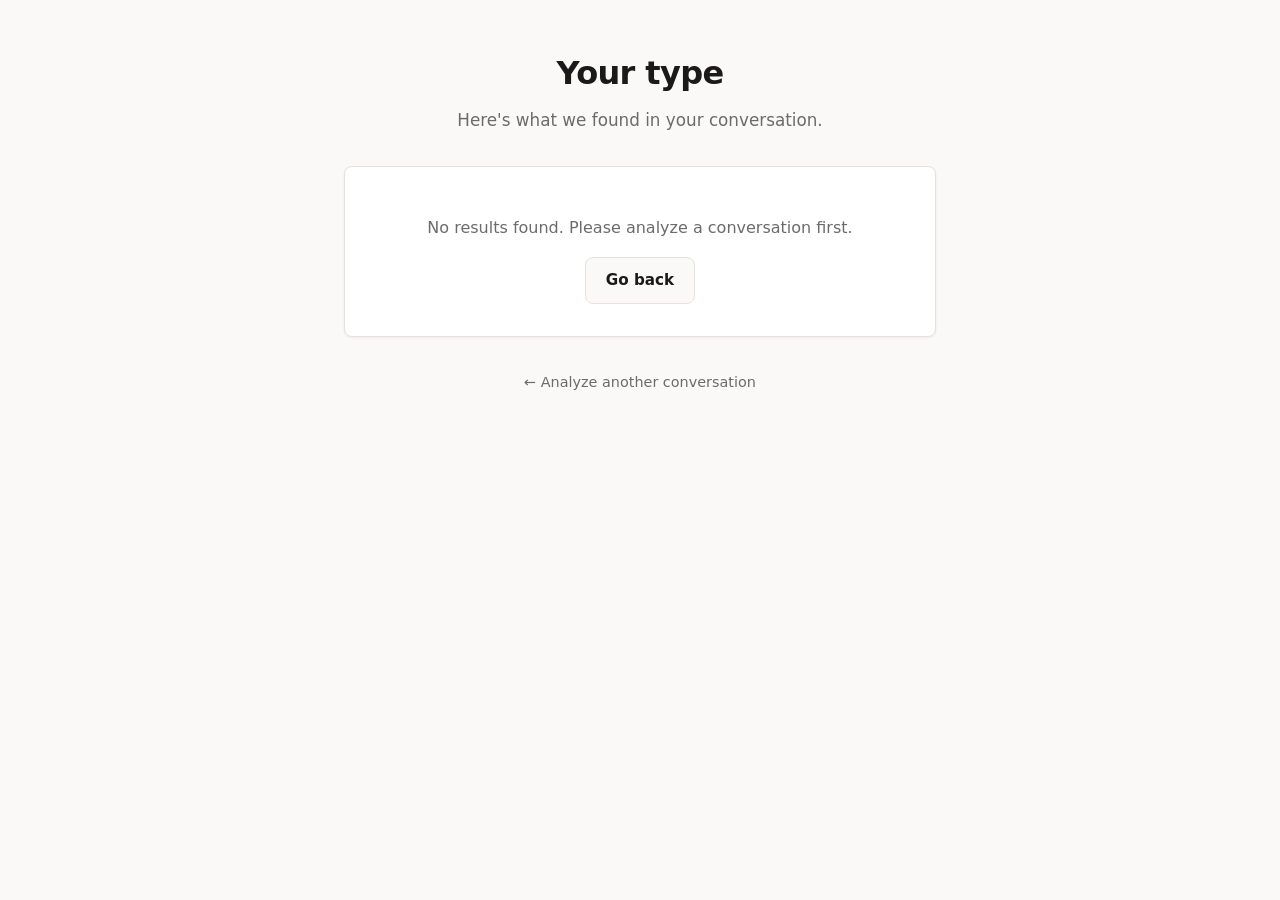
==== results.html @ 92e1f60e "first commit" ====
<!DOCTYPE html>
<html lang="en">
<head>
  <meta charset="UTF-8">
  <meta name="viewport" content="width=device-width, initial-scale=1.0">
  <title>Your type — What's your type?</title>
  <link rel="stylesheet" href="style.css">
</head>
<body>
  <main class="container">
    <header class="header">
      <h1>Your type</h1>
      <p class="subtitle">Here's what we found in your conversation.</p>
    </header>

    <section id="results" class="results">
      <!-- TODO: Render type label, description, and traits from sessionStorage -->
      <div id="results-loading" class="loading">Loading results…</div>
      <div id="results-content" class="results-content" hidden>
        <h2 id="type-label" class="type-label"></h2>
        <p id="type-description" class="type-description"></p>
        <ul id="type-traits" class="type-traits"></ul>
      </div>
      <div id="results-empty" class="results-empty" hidden>
        <p>No results found. Please analyze a conversation first.</p>
        <a href="index.html" class="btn btn-secondary">Go back</a>
      </div>
    </section>

    <footer class="footer">
      <a href="index.html" class="link">← Analyze another conversation</a>
    </footer>
  </main>

  <script src="main.js"></script>
</body>
</html>
---- style.css ----
/* ============================================
   What's your type? — Shared styles
   ============================================ */

:root {
  --color-bg: #faf9f7;
  --color-surface: #ffffff;
  --color-text: #1a1a1a;
  --color-text-muted: #6b6b6b;
  --color-border: #e5e2dd;
  --color-primary: #2d2a26;
  --color-primary-hover: #4a4540;
  --color-error: #c0392b;
  --font-sans: system-ui, -apple-system, "Segoe UI", Roboto, sans-serif;
  --radius: 8px;
  --shadow: 0 1px 3px rgba(0, 0, 0, 0.06);
  --max-width: 640px;
}

*,
*::before,
*::after {
  box-sizing: border-box;
}

body {
  margin: 0;
  min-height: 100vh;
  font-family: var(--font-sans);
  font-size: 1rem;
  line-height: 1.6;
  color: var(--color-text);
  background: var(--color-bg);
}

.container {
  max-width: var(--max-width);
  margin: 0 auto;
  padding: 3rem 1.5rem;
}

.header {
  margin-bottom: 2rem;
  text-align: center;
}

.header h1 {
  margin: 0 0 0.5rem;
  font-size: 2rem;
  font-weight: 700;
  letter-spacing: -0.02em;
}

.subtitle {
  margin: 0;
  color: var(--color-text-muted);
  font-size: 1.05rem;
}

/* Form */

.form {
  background: var(--color-surface);
  border: 1px solid var(--color-border);
  border-radius: var(--radius);
  padding: 1.5rem;
  box-shadow: var(--shadow);
}

.form-group {
  margin-bottom: 1.25rem;
}

.form-group label {
  display: block;
  margin-bottom: 0.5rem;
  font-weight: 600;
  font-size: 0.9rem;
}

.form-group textarea {
  width: 100%;
  padding: 0.75rem;
  font-family: inherit;
  font-size: 0.95rem;
  line-height: 1.5;
  border: 1px solid var(--color-border);
  border-radius: var(--radius);
  resize: vertical;
  background: var(--color-bg);
  transition: border-color 0.15s ease;
}

.form-group textarea:focus {
  outline: none;
  border-color: var(--color-primary);
}

.form-actions {
  display: flex;
  justify-content: flex-end;
}

/* Buttons */

.btn {
  display: inline-block;
  padding: 0.65rem 1.25rem;
  font-family: inherit;
  font-size: 0.95rem;
  font-weight: 600;
  text-decoration: none;
  border: none;
  border-radius: var(--radius);
  cursor: pointer;
  transition: background 0.15s ease, opacity 0.15s ease;
}

.btn-primary {
  color: #fff;
  background: var(--color-primary);
}

.btn-primary:hover:not(:disabled) {
  background: var(--color-primary-hover);
}

.btn-primary:disabled {
  opacity: 0.6;
  cursor: not-allowed;
}

.btn-secondary {
  color: var(--color-text);
  background: var(--color-bg);
  border: 1px solid var(--color-border);
}

.btn-secondary:hover {
  background: var(--color-border);
}

/* Error */

.error-message {
  margin: 1rem 0 0;
  color: var(--color-error);
  font-size: 0.9rem;
}

/* Results */

.results {
  background: var(--color-surface);
  border: 1px solid var(--color-border);
  border-radius: var(--radius);
  padding: 2rem;
  box-shadow: var(--shadow);
}

.loading {
  text-align: center;
  color: var(--color-text-muted);
}

.results-empty {
  text-align: center;
}

.results-empty p {
  margin-bottom: 1rem;
  color: var(--color-text-muted);
}

.type-label {
  margin: 0 0 0.75rem;
  font-size: 1.75rem;
  letter-spacing: -0.02em;
}

.type-description {
  margin: 0 0 1.25rem;
  color: var(--color-text-muted);
}

.type-traits {
  margin: 0;
  padding-left: 1.25rem;
}

.type-traits li {
  margin-bottom: 0.35rem;
}

/* Footer */

.footer {
  margin-top: 2rem;
  text-align: center;
}

.link {
  color: var(--color-text-muted);
  font-size: 0.9rem;
  text-decoration: none;
}

.link:hover {
  color: var(--color-primary);
  text-decoration: underline;
}
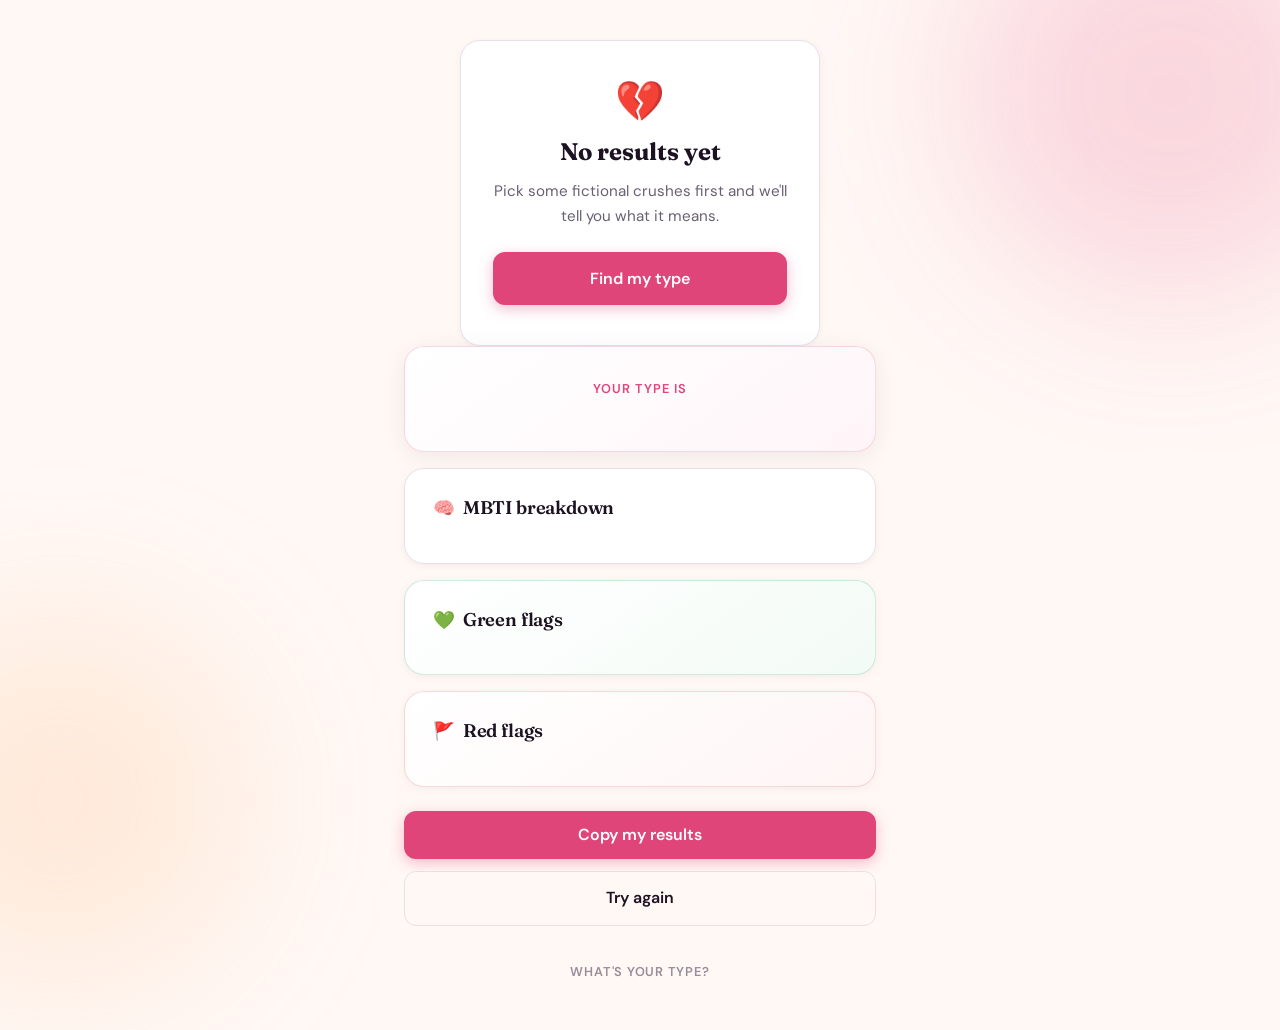
==== commit 02c4004f: "update" ====
--- a/results.html
+++ b/results.html
@@ -4,32 +4,65 @@
   <meta charset="UTF-8">
   <meta name="viewport" content="width=device-width, initial-scale=1.0">
   <title>Your type — What's your type?</title>
+  <link rel="preconnect" href="https://fonts.googleapis.com">
+  <link rel="preconnect" href="https://fonts.gstatic.com" crossorigin>
+  <link href="https://fonts.googleapis.com/css2?family=DM+Sans:ital,opsz,wght@0,9..40,400;0,9..40,500;0,9..40,600;1,9..40,400&family=Fraunces:ital,opsz,wght@0,9..144,600;0,9..144,700;1,9..144,600&display=swap" rel="stylesheet">
   <link rel="stylesheet" href="style.css">
 </head>
-<body>
-  <main class="container">
-    <header class="header">
-      <h1>Your type</h1>
-      <p class="subtitle">Here's what we found in your conversation.</p>
-    </header>
+<body class="page-results">
+  <div class="bg-blob bg-blob--1" aria-hidden="true"></div>
+  <div class="bg-blob bg-blob--2" aria-hidden="true"></div>
 
-    <section id="results" class="results">
-      <!-- TODO: Render type label, description, and traits from sessionStorage -->
-      <div id="results-loading" class="loading">Loading results…</div>
-      <div id="results-content" class="results-content" hidden>
-        <h2 id="type-label" class="type-label"></h2>
-        <p id="type-description" class="type-description"></p>
-        <ul id="type-traits" class="type-traits"></ul>
+  <main class="container container--results">
+    <div id="results-empty" class="results-empty" hidden>
+      <div class="card card-empty">
+        <p class="empty-icon" aria-hidden="true">💔</p>
+        <h1>No results yet</h1>
+        <p class="empty-text">Pick some fictional crushes first and we'll tell you what it means.</p>
+        <a href="index.html" class="btn btn-primary">Find my type</a>
       </div>
-      <div id="results-empty" class="results-empty" hidden>
-        <p>No results found. Please analyze a conversation first.</p>
-        <a href="index.html" class="btn btn-secondary">Go back</a>
+    </div>
+
+    <div id="results-content" class="results-stack" hidden>
+      <article class="card card-hero" id="capture-hero">
+        <p class="eyebrow">Your type is</p>
+        <h1 id="type-title" class="type-title"></h1>
+        <p id="type-summary" class="type-summary"></p>
+      </article>
+
+      <article class="card">
+        <h2 class="card-heading">
+          <span class="card-icon" aria-hidden="true">🧠</span>
+          MBTI breakdown
+        </h2>
+        <ul id="mbti-list" class="mbti-list"></ul>
+      </article>
+
+      <article class="card card-green">
+        <h2 class="card-heading">
+          <span class="card-icon" aria-hidden="true">💚</span>
+          Green flags
+        </h2>
+        <ul id="green-flags" class="flag-list"></ul>
+      </article>
+
+      <article class="card card-red">
+        <h2 class="card-heading">
+          <span class="card-icon" aria-hidden="true">🚩</span>
+          Red flags
+        </h2>
+        <ul id="red-flags" class="flag-list"></ul>
+      </article>
+
+      <div class="results-actions">
+        <button type="button" id="copy-btn" class="btn btn-primary">
+          <span id="copy-btn-label">Copy my results</span>
+        </button>
+        <a href="index.html" class="btn btn-secondary">Try again</a>
       </div>
-    </section>
 
-    <footer class="footer">
-      <a href="index.html" class="link">← Analyze another conversation</a>
-    </footer>
+      <p class="results-brand">What's your type?</p>
+    </div>
   </main>
 
   <script src="main.js"></script>
--- a/style.css
+++ b/style.css
@@ -3,18 +3,22 @@
    ============================================ */
 
 :root {
-  --color-bg: #faf9f7;
+  --color-bg: #fff8f5;
   --color-surface: #ffffff;
-  --color-text: #1a1a1a;
-  --color-text-muted: #6b6b6b;
-  --color-border: #e5e2dd;
-  --color-primary: #2d2a26;
-  --color-primary-hover: #4a4540;
-  --color-error: #c0392b;
-  --font-sans: system-ui, -apple-system, "Segoe UI", Roboto, sans-serif;
-  --radius: 8px;
-  --shadow: 0 1px 3px rgba(0, 0, 0, 0.06);
-  --max-width: 640px;
+  --color-text: #1c1222;
+  --color-text-muted: #6b5f73;
+  --color-border: #eadfe8;
+  --color-accent: #e0457a;
+  --color-accent-hover: #c93668;
+  --color-accent-soft: #fde8f0;
+  --color-error: #d63b3b;
+  --font-display: "Fraunces", Georgia, serif;
+  --font-sans: "DM Sans", system-ui, -apple-system, sans-serif;
+  --radius: 12px;
+  --radius-lg: 20px;
+  --shadow: 0 4px 24px rgba(28, 18, 34, 0.07);
+  --shadow-sm: 0 2px 8px rgba(28, 18, 34, 0.05);
+  --max-width: 560px;
 }
 
 *,
@@ -33,28 +37,81 @@
   background: var(--color-bg);
 }
 
+/* Decorative background blobs (input page) */
+
+.page-input {
+  position: relative;
+  overflow-x: hidden;
+}
+
+.bg-blob {
+  position: fixed;
+  border-radius: 50%;
+  filter: blur(80px);
+  pointer-events: none;
+  z-index: 0;
+}
+
+.bg-blob--1 {
+  width: 420px;
+  height: 420px;
+  top: -120px;
+  right: -100px;
+  background: rgba(224, 69, 122, 0.18);
+}
+
+.bg-blob--2 {
+  width: 360px;
+  height: 360px;
+  bottom: -80px;
+  left: -120px;
+  background: rgba(255, 180, 120, 0.22);
+}
+
 .container {
+  position: relative;
+  z-index: 1;
   max-width: var(--max-width);
   margin: 0 auto;
-  padding: 3rem 1.5rem;
-}
+  padding: 3.5rem 1.5rem 4rem;
+}
+
+/* Header */
 
 .header {
   margin-bottom: 2rem;
   text-align: center;
 }
 
+.eyebrow {
+  margin: 0 0 0.75rem;
+  font-size: 0.8rem;
+  font-weight: 600;
+  letter-spacing: 0.08em;
+  text-transform: uppercase;
+  color: var(--color-accent);
+}
+
 .header h1 {
-  margin: 0 0 0.5rem;
-  font-size: 2rem;
+  margin: 0 0 0.75rem;
+  font-family: var(--font-display);
+  font-size: clamp(2.25rem, 6vw, 3rem);
   font-weight: 700;
-  letter-spacing: -0.02em;
+  line-height: 1.15;
+  letter-spacing: -0.03em;
+  color: var(--color-text);
 }
 
 .subtitle {
-  margin: 0;
+  margin: 0 auto;
+  max-width: 34ch;
   color: var(--color-text-muted);
   font-size: 1.05rem;
+}
+
+.subtitle em {
+  font-style: italic;
+  color: var(--color-accent);
 }
 
 /* Form */
@@ -62,78 +119,129 @@
 .form {
   background: var(--color-surface);
   border: 1px solid var(--color-border);
-  border-radius: var(--radius);
-  padding: 1.5rem;
+  border-radius: var(--radius-lg);
+  padding: 1.75rem;
   box-shadow: var(--shadow);
 }
 
 .form-group {
-  margin-bottom: 1.25rem;
+  margin-bottom: 1.5rem;
+}
+
+.form-group:last-of-type {
+  margin-bottom: 1.75rem;
 }
 
 .form-group label {
-  display: block;
-  margin-bottom: 0.5rem;
-  font-weight: 600;
-  font-size: 0.9rem;
-}
-
+  display: flex;
+  align-items: baseline;
+  gap: 0.5rem;
+  margin-bottom: 0.35rem;
+  font-weight: 600;
+  font-size: 0.95rem;
+}
+
+.label-optional {
+  font-weight: 500;
+  font-size: 0.8rem;
+  color: var(--color-text-muted);
+}
+
+.field-hint {
+  margin: 0 0 0.5rem;
+  font-size: 0.85rem;
+  color: var(--color-text-muted);
+}
+
+.form-group input[type="text"],
 .form-group textarea {
   width: 100%;
-  padding: 0.75rem;
+  padding: 0.85rem 1rem;
   font-family: inherit;
-  font-size: 0.95rem;
+  font-size: 1rem;
   line-height: 1.5;
-  border: 1px solid var(--color-border);
+  color: var(--color-text);
+  border: 1.5px solid var(--color-border);
   border-radius: var(--radius);
-  resize: vertical;
   background: var(--color-bg);
-  transition: border-color 0.15s ease;
-}
-
+  transition: border-color 0.15s ease, box-shadow 0.15s ease;
+}
+
+.form-group input[type="text"]::placeholder,
+.form-group textarea::placeholder {
+  color: #a898a8;
+}
+
+.form-group input[type="text"]:focus,
 .form-group textarea:focus {
   outline: none;
-  border-color: var(--color-primary);
+  border-color: var(--color-accent);
+  box-shadow: 0 0 0 3px var(--color-accent-soft);
+}
+
+.form-group textarea {
+  resize: vertical;
+  min-height: 6rem;
 }
 
 .form-actions {
   display: flex;
-  justify-content: flex-end;
+  justify-content: stretch;
 }
 
 /* Buttons */
 
 .btn {
-  display: inline-block;
-  padding: 0.65rem 1.25rem;
+  display: inline-flex;
+  align-items: center;
+  justify-content: center;
+  gap: 0.5rem;
+  padding: 0.85rem 1.5rem;
   font-family: inherit;
-  font-size: 0.95rem;
+  font-size: 1rem;
   font-weight: 600;
   text-decoration: none;
   border: none;
   border-radius: var(--radius);
   cursor: pointer;
-  transition: background 0.15s ease, opacity 0.15s ease;
+  transition: background 0.15s ease, transform 0.1s ease, opacity 0.15s ease;
 }
 
 .btn-primary {
+  width: 100%;
   color: #fff;
-  background: var(--color-primary);
+  background: var(--color-accent);
+  box-shadow: 0 4px 14px rgba(224, 69, 122, 0.35);
 }
 
 .btn-primary:hover:not(:disabled) {
-  background: var(--color-primary-hover);
+  background: var(--color-accent-hover);
+  transform: translateY(-1px);
+}
+
+.btn-primary:active:not(:disabled) {
+  transform: translateY(0);
 }
 
 .btn-primary:disabled {
-  opacity: 0.6;
+  opacity: 0.75;
   cursor: not-allowed;
+  transform: none;
+}
+
+.btn-spinner {
+  width: 1.1rem;
+  height: 1.1rem;
+  border: 2px solid rgba(255, 255, 255, 0.35);
+  border-top-color: #fff;
+  border-radius: 50%;
+  animation: spin 0.7s linear infinite;
 }
 
 .btn-secondary {
   color: var(--color-text);
   background: var(--color-bg);
-  border: 1px solid var(--color-border);
+  border: 1.5px solid var(--color-border);
 }
 
 .btn-secondary:hover {
@@ -143,69 +251,289 @@
 /* Error */
 
 .error-message {
-  margin: 1rem 0 0;
+  margin: 1.25rem 0 0;
+  padding: 0.75rem 1rem;
   color: var(--color-error);
   font-size: 0.9rem;
-}
-
-/* Results */
-
-.results {
+  background: #fef2f2;
+  border-radius: var(--radius);
+  border: 1px solid #fecaca;
+}
+
+/* Loading overlay */
+
+.loading-overlay {
+  position: fixed;
+  inset: 0;
+  z-index: 100;
+  display: flex;
+  align-items: center;
+  justify-content: center;
+  background: rgba(255, 248, 245, 0.85);
+  backdrop-filter: blur(4px);
+}
+
+.loading-card {
+  display: flex;
+  flex-direction: column;
+  align-items: center;
+  gap: 1rem;
+  padding: 2rem 2.5rem;
+  background: var(--color-surface);
+  border-radius: var(--radius-lg);
+  box-shadow: var(--shadow);
+  border: 1px solid var(--color-border);
+}
+
+.loading-spinner {
+  width: 2.5rem;
+  height: 2.5rem;
+  border: 3px solid var(--color-accent-soft);
+  border-top-color: var(--color-accent);
+  border-radius: 50%;
+  animation: spin 0.8s linear infinite;
+}
+
+.loading-text {
+  margin: 0;
+  font-family: var(--font-display);
+  font-size: 1.1rem;
+  font-weight: 600;
+  color: var(--color-text);
+}
+
+@keyframes spin {
+  to { transform: rotate(360deg); }
+}
+
+/* Results page */
+
+.page-results {
+  position: relative;
+  overflow-x: hidden;
+}
+
+.container--results {
+  max-width: 520px;
+  padding-top: 2.5rem;
+  padding-bottom: 3rem;
+}
+
+.results-stack {
+  display: flex;
+  flex-direction: column;
+  gap: 1rem;
+}
+
+.card {
   background: var(--color-surface);
   border: 1px solid var(--color-border);
-  border-radius: var(--radius);
-  padding: 2rem;
+  border-radius: var(--radius-lg);
+  padding: 1.5rem 1.75rem;
+  box-shadow: var(--shadow-sm);
+}
+
+.card-hero {
+  text-align: center;
+  padding: 2rem 1.75rem 2.25rem;
+  background: linear-gradient(145deg, #fff 0%, #fff5f8 100%);
+  border-color: rgba(224, 69, 122, 0.2);
   box-shadow: var(--shadow);
 }
 
-.loading {
+.card-hero .eyebrow {
+  margin-bottom: 0.5rem;
+}
+
+.type-title {
+  margin: 0 0 1rem;
+  font-family: var(--font-display);
+  font-size: clamp(1.85rem, 5.5vw, 2.5rem);
+  font-weight: 700;
+  line-height: 1.15;
+  letter-spacing: -0.03em;
+  color: var(--color-text);
+}
+
+.type-summary {
+  margin: 0;
+  font-size: 1.05rem;
+  line-height: 1.65;
+  color: var(--color-text-muted);
+}
+
+.card-heading {
+  display: flex;
+  align-items: center;
+  gap: 0.5rem;
+  margin: 0 0 1rem;
+  font-family: var(--font-display);
+  font-size: 1.15rem;
+  font-weight: 600;
+  letter-spacing: -0.01em;
+}
+
+.card-icon {
+  font-size: 1.1rem;
+  line-height: 1;
+}
+
+.card-green {
+  background: linear-gradient(145deg, #fff 0%, #f3fbf6 100%);
+  border-color: rgba(34, 160, 90, 0.2);
+}
+
+.card-red {
+  background: linear-gradient(145deg, #fff 0%, #fff5f5 100%);
+  border-color: rgba(214, 59, 59, 0.18);
+}
+
+/* MBTI list */
+
+.mbti-list {
+  list-style: none;
+  margin: 0;
+  padding: 0;
+  display: flex;
+  flex-direction: column;
+  gap: 1rem;
+}
+
+.mbti-item {
+  padding-bottom: 1rem;
+  border-bottom: 1px solid var(--color-border);
+}
+
+.mbti-item:last-child {
+  padding-bottom: 0;
+  border-bottom: none;
+}
+
+.mbti-item--empty {
+  color: var(--color-text-muted);
+  font-size: 0.95rem;
+}
+
+.mbti-item-header {
+  display: flex;
+  align-items: center;
+  justify-content: space-between;
+  gap: 0.75rem;
+  margin-bottom: 0.35rem;
+}
+
+.mbti-name {
+  font-weight: 600;
+  font-size: 1rem;
+}
+
+.mbti-badge {
+  flex-shrink: 0;
+  padding: 0.2rem 0.6rem;
+  font-size: 0.75rem;
+  font-weight: 700;
+  letter-spacing: 0.06em;
+  color: var(--color-accent);
+  background: var(--color-accent-soft);
+  border-radius: 999px;
+}
+
+.mbti-blurb {
+  margin: 0;
+  font-size: 0.92rem;
+  line-height: 1.55;
+  color: var(--color-text-muted);
+}
+
+/* Flag lists */
+
+.flag-list {
+  list-style: none;
+  margin: 0;
+  padding: 0;
+  display: flex;
+  flex-direction: column;
+  gap: 0.65rem;
+}
+
+.flag-list li {
+  position: relative;
+  padding-left: 1.25rem;
+  font-size: 0.95rem;
+  line-height: 1.55;
+}
+
+.flag-list li::before {
+  content: "•";
+  position: absolute;
+  left: 0;
+  font-weight: 700;
+}
+
+.card-green .flag-list li::before {
+  color: #22a05a;
+}
+
+.card-red .flag-list li::before {
+  color: #d63b3b;
+}
+
+/* Results actions */
+
+.results-actions {
+  display: flex;
+  flex-direction: column;
+  gap: 0.75rem;
+  margin-top: 0.5rem;
+}
+
+.results-actions .btn-primary {
+  width: 100%;
+}
+
+.results-actions .btn-secondary {
+  width: 100%;
   text-align: center;
-  color: var(--color-text-muted);
-}
+}
+
+.results-brand {
+  margin: 1.25rem 0 0;
+  text-align: center;
+  font-size: 0.8rem;
+  font-weight: 600;
+  letter-spacing: 0.06em;
+  text-transform: uppercase;
+  color: var(--color-text-muted);
+  opacity: 0.7;
+}
+
+/* Empty state */
 
 .results-empty {
+  display: flex;
+  justify-content: center;
+}
+
+.card-empty {
   text-align: center;
-}
-
-.results-empty p {
-  margin-bottom: 1rem;
-  color: var(--color-text-muted);
-}
-
-.type-label {
+  padding: 2.5rem 2rem;
+  max-width: 360px;
+}
+
+.empty-icon {
   margin: 0 0 0.75rem;
-  font-size: 1.75rem;
-  letter-spacing: -0.02em;
-}
-
-.type-description {
-  margin: 0 0 1.25rem;
-  color: var(--color-text-muted);
-}
-
-.type-traits {
-  margin: 0;
-  padding-left: 1.25rem;
-}
-
-.type-traits li {
-  margin-bottom: 0.35rem;
-}
-
-/* Footer */
-
-.footer {
-  margin-top: 2rem;
-  text-align: center;
-}
-
-.link {
-  color: var(--color-text-muted);
-  font-size: 0.9rem;
-  text-decoration: none;
-}
-
-.link:hover {
-  color: var(--color-primary);
-  text-decoration: underline;
-}
+  font-size: 2.5rem;
+  line-height: 1;
+}
+
+.card-empty h1 {
+  margin: 0 0 0.5rem;
+  font-family: var(--font-display);
+  font-size: 1.5rem;
+}
+
+.empty-text {
+  margin: 0 0 1.5rem;
+  color: var(--color-text-muted);
+  font-size: 0.95rem;
+}
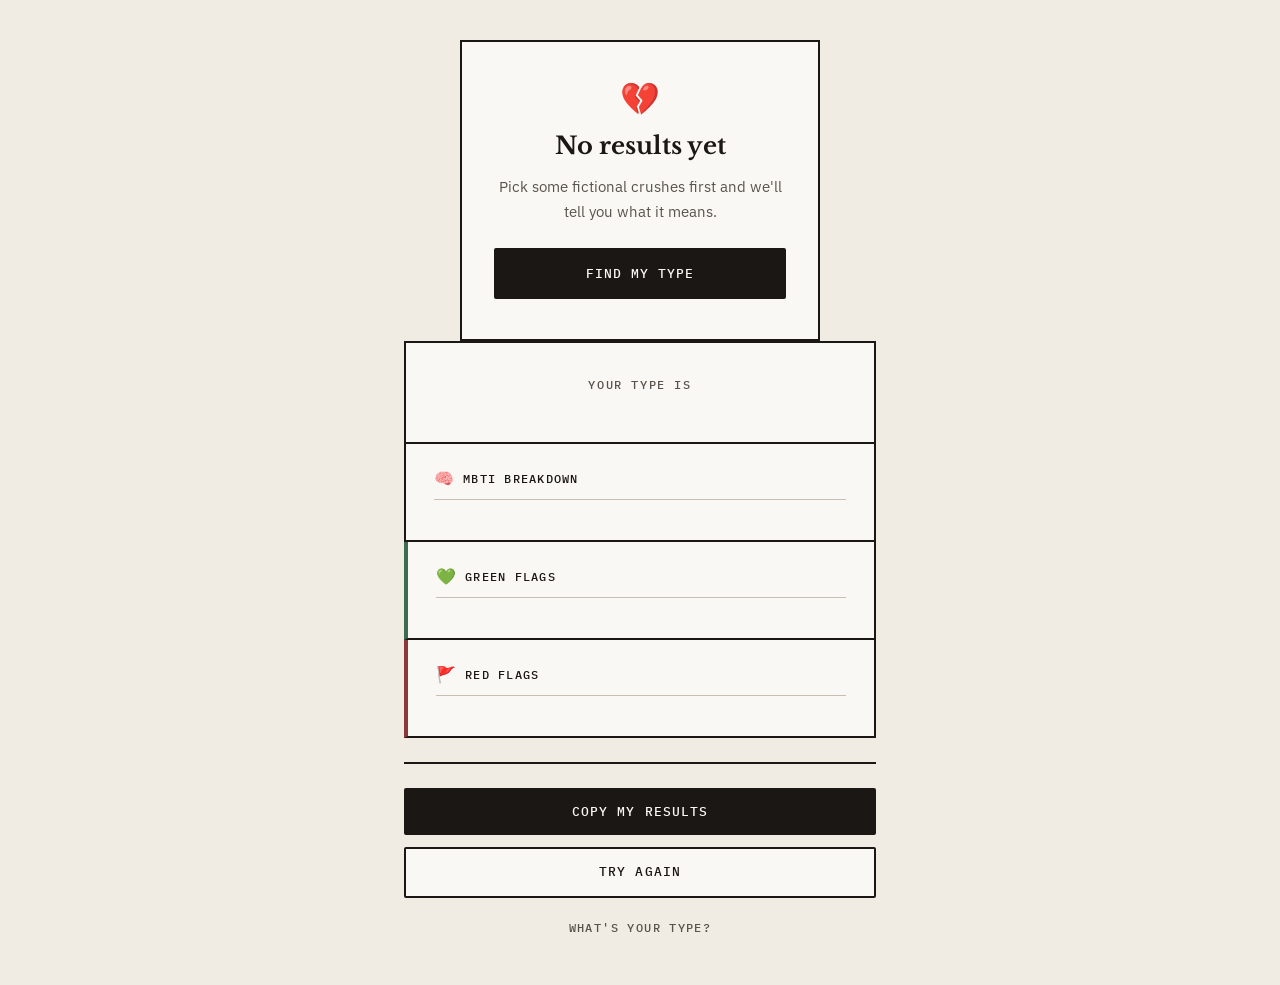
==== commit 95aa2433: "Restyle site with retro editorial look and fix loading UX. Replace pink gradients and shadows with c" ====
--- a/results.html
+++ b/results.html
@@ -6,13 +6,10 @@
   <title>Your type — What's your type?</title>
   <link rel="preconnect" href="https://fonts.googleapis.com">
   <link rel="preconnect" href="https://fonts.gstatic.com" crossorigin>
-  <link href="https://fonts.googleapis.com/css2?family=DM+Sans:ital,opsz,wght@0,9..40,400;0,9..40,500;0,9..40,600;1,9..40,400&family=Fraunces:ital,opsz,wght@0,9..144,600;0,9..144,700;1,9..144,600&display=swap" rel="stylesheet">
+  <link href="https://fonts.googleapis.com/css2?family=IBM+Plex+Mono:wght@400;500&family=IBM+Plex+Sans:wght@400;500;600&family=Libre+Baskerville:ital,wght@0,400;0,700;1,400&display=swap" rel="stylesheet">
   <link rel="stylesheet" href="style.css">
 </head>
 <body class="page-results">
-  <div class="bg-blob bg-blob--1" aria-hidden="true"></div>
-  <div class="bg-blob bg-blob--2" aria-hidden="true"></div>
-
   <main class="container container--results">
     <div id="results-empty" class="results-empty" hidden>
       <div class="card card-empty">
--- a/style.css
+++ b/style.css
@@ -1,23 +1,21 @@
 /* ============================================
-   What's your type? — Shared styles
+   What's your type? — Retro / clean
    ============================================ */
 
 :root {
-  --color-bg: #fff8f5;
-  --color-surface: #ffffff;
-  --color-text: #1c1222;
-  --color-text-muted: #6b5f73;
-  --color-border: #eadfe8;
-  --color-accent: #e0457a;
-  --color-accent-hover: #c93668;
-  --color-accent-soft: #fde8f0;
-  --color-error: #d63b3b;
-  --font-display: "Fraunces", Georgia, serif;
-  --font-sans: "DM Sans", system-ui, -apple-system, sans-serif;
-  --radius: 12px;
-  --radius-lg: 20px;
-  --shadow: 0 4px 24px rgba(28, 18, 34, 0.07);
-  --shadow-sm: 0 2px 8px rgba(28, 18, 34, 0.05);
+  --color-bg: #f0ebe3;
+  --color-surface: #faf8f4;
+  --color-text: #1a1714;
+  --color-text-muted: #5a534c;
+  --color-border: #1a1714;
+  --color-border-light: #c8bfb4;
+  --color-accent: #b85c28;
+  --color-accent-hover: #9a4a1e;
+  --color-error: #8b2e2e;
+  --font-display: "Libre Baskerville", Georgia, "Times New Roman", serif;
+  --font-sans: "IBM Plex Sans", system-ui, sans-serif;
+  --font-mono: "IBM Plex Mono", "Courier New", monospace;
+  --radius: 2px;
   --max-width: 560px;
 }
 
@@ -32,48 +30,21 @@
   min-height: 100vh;
   font-family: var(--font-sans);
   font-size: 1rem;
-  line-height: 1.6;
+  line-height: 1.65;
   color: var(--color-text);
   background: var(--color-bg);
 }
 
-/* Decorative background blobs (input page) */
-
-.page-input {
-  position: relative;
-  overflow-x: hidden;
-}
-
-.bg-blob {
-  position: fixed;
-  border-radius: 50%;
-  filter: blur(80px);
-  pointer-events: none;
-  z-index: 0;
-}
-
-.bg-blob--1 {
-  width: 420px;
-  height: 420px;
-  top: -120px;
-  right: -100px;
-  background: rgba(224, 69, 122, 0.18);
-}
-
-.bg-blob--2 {
-  width: 360px;
-  height: 360px;
-  bottom: -80px;
-  left: -120px;
-  background: rgba(255, 180, 120, 0.22);
+.page-input,
+.page-results {
+  background: var(--color-bg);
 }
 
 .container {
   position: relative;
-  z-index: 1;
   max-width: var(--max-width);
   margin: 0 auto;
-  padding: 3.5rem 1.5rem 4rem;
+  padding: 3rem 1.5rem 4rem;
 }
 
 /* Header */
@@ -81,47 +52,48 @@
 .header {
   margin-bottom: 2rem;
   text-align: center;
+  padding-bottom: 1.5rem;
+  border-bottom: 2px solid var(--color-border);
 }
 
 .eyebrow {
   margin: 0 0 0.75rem;
-  font-size: 0.8rem;
-  font-weight: 600;
-  letter-spacing: 0.08em;
+  font-family: var(--font-mono);
+  font-size: 0.72rem;
+  font-weight: 500;
+  letter-spacing: 0.14em;
   text-transform: uppercase;
-  color: var(--color-accent);
+  color: var(--color-text-muted);
 }
 
 .header h1 {
   margin: 0 0 0.75rem;
   font-family: var(--font-display);
-  font-size: clamp(2.25rem, 6vw, 3rem);
+  font-size: clamp(2rem, 5.5vw, 2.75rem);
   font-weight: 700;
-  line-height: 1.15;
-  letter-spacing: -0.03em;
-  color: var(--color-text);
+  line-height: 1.2;
+  letter-spacing: -0.01em;
 }
 
 .subtitle {
   margin: 0 auto;
-  max-width: 34ch;
-  color: var(--color-text-muted);
-  font-size: 1.05rem;
+  max-width: 36ch;
+  color: var(--color-text-muted);
+  font-size: 1rem;
 }
 
 .subtitle em {
+  font-family: var(--font-display);
   font-style: italic;
-  color: var(--color-accent);
+  color: var(--color-text);
 }
 
 /* Form */
 
 .form {
   background: var(--color-surface);
-  border: 1px solid var(--color-border);
-  border-radius: var(--radius-lg);
+  border: 2px solid var(--color-border);
   padding: 1.75rem;
-  box-shadow: var(--shadow);
 }
 
 .form-group {
@@ -137,46 +109,49 @@
   align-items: baseline;
   gap: 0.5rem;
   margin-bottom: 0.35rem;
-  font-weight: 600;
-  font-size: 0.95rem;
+  font-family: var(--font-mono);
+  font-size: 0.78rem;
+  font-weight: 500;
+  letter-spacing: 0.06em;
+  text-transform: uppercase;
 }
 
 .label-optional {
-  font-weight: 500;
-  font-size: 0.8rem;
+  font-weight: 400;
+  text-transform: lowercase;
+  letter-spacing: 0;
   color: var(--color-text-muted);
 }
 
 .field-hint {
   margin: 0 0 0.5rem;
-  font-size: 0.85rem;
+  font-size: 0.875rem;
   color: var(--color-text-muted);
 }
 
 .form-group input[type="text"],
 .form-group textarea {
   width: 100%;
-  padding: 0.85rem 1rem;
-  font-family: inherit;
+  padding: 0.75rem 0.85rem;
+  font-family: var(--font-sans);
   font-size: 1rem;
   line-height: 1.5;
   color: var(--color-text);
-  border: 1.5px solid var(--color-border);
+  border: 1.5px solid var(--color-border-light);
   border-radius: var(--radius);
   background: var(--color-bg);
-  transition: border-color 0.15s ease, box-shadow 0.15s ease;
+  transition: border-color 0.15s ease;
 }
 
 .form-group input[type="text"]::placeholder,
 .form-group textarea::placeholder {
-  color: #a898a8;
+  color: #9a9088;
 }
 
 .form-group input[type="text"]:focus,
 .form-group textarea:focus {
   outline: none;
-  border-color: var(--color-accent);
-  box-shadow: 0 0 0 3px var(--color-accent-soft);
+  border-color: var(--color-border);
 }
 
 .form-group textarea {
@@ -186,7 +161,6 @@
 
 .form-actions {
   display: flex;
-  justify-content: stretch;
 }
 
 /* Buttons */
@@ -196,56 +170,52 @@
   align-items: center;
   justify-content: center;
   gap: 0.5rem;
-  padding: 0.85rem 1.5rem;
-  font-family: inherit;
-  font-size: 1rem;
-  font-weight: 600;
+  padding: 0.8rem 1.5rem;
+  font-family: var(--font-mono);
+  font-size: 0.82rem;
+  font-weight: 500;
+  letter-spacing: 0.08em;
+  text-transform: uppercase;
   text-decoration: none;
-  border: none;
+  border: 2px solid var(--color-border);
   border-radius: var(--radius);
   cursor: pointer;
-  transition: background 0.15s ease, transform 0.1s ease, opacity 0.15s ease;
+  transition: background 0.15s ease, color 0.15s ease;
 }
 
 .btn-primary {
   width: 100%;
-  color: #fff;
+  color: var(--color-surface);
+  background: var(--color-border);
+}
+
+.btn-primary:hover:not(:disabled) {
   background: var(--color-accent);
-  box-shadow: 0 4px 14px rgba(224, 69, 122, 0.35);
-}
-
-.btn-primary:hover:not(:disabled) {
-  background: var(--color-accent-hover);
-  transform: translateY(-1px);
-}
-
-.btn-primary:active:not(:disabled) {
-  transform: translateY(0);
+  border-color: var(--color-accent);
 }
 
 .btn-primary:disabled {
-  opacity: 0.75;
+  opacity: 0.55;
   cursor: not-allowed;
-  transform: none;
 }
 
 .btn-spinner {
-  width: 1.1rem;
-  height: 1.1rem;
-  border: 2px solid rgba(255, 255, 255, 0.35);
-  border-top-color: #fff;
+  width: 1rem;
+  height: 1rem;
+  border: 2px solid rgba(250, 248, 244, 0.35);
+  border-top-color: var(--color-surface);
   border-radius: 50%;
   animation: spin 0.7s linear infinite;
 }
 
 .btn-secondary {
+  width: 100%;
   color: var(--color-text);
-  background: var(--color-bg);
-  border: 1.5px solid var(--color-border);
+  background: var(--color-surface);
 }
 
 .btn-secondary:hover {
-  background: var(--color-border);
+  background: var(--color-bg);
 }
 
 /* Error */
@@ -255,51 +225,9 @@
   padding: 0.75rem 1rem;
   color: var(--color-error);
   font-size: 0.9rem;
-  background: #fef2f2;
+  background: var(--color-bg);
+  border: 1.5px solid var(--color-error);
   border-radius: var(--radius);
-  border: 1px solid #fecaca;
-}
-
-/* Loading overlay */
-
-.loading-overlay {
-  position: fixed;
-  inset: 0;
-  z-index: 100;
-  display: flex;
-  align-items: center;
-  justify-content: center;
-  background: rgba(255, 248, 245, 0.85);
-  backdrop-filter: blur(4px);
-}
-
-.loading-card {
-  display: flex;
-  flex-direction: column;
-  align-items: center;
-  gap: 1rem;
-  padding: 2rem 2.5rem;
-  background: var(--color-surface);
-  border-radius: var(--radius-lg);
-  box-shadow: var(--shadow);
-  border: 1px solid var(--color-border);
-}
-
-.loading-spinner {
-  width: 2.5rem;
-  height: 2.5rem;
-  border: 3px solid var(--color-accent-soft);
-  border-top-color: var(--color-accent);
-  border-radius: 50%;
-  animation: spin 0.8s linear infinite;
-}
-
-.loading-text {
-  margin: 0;
-  font-family: var(--font-display);
-  font-size: 1.1rem;
-  font-weight: 600;
-  color: var(--color-text);
 }
 
 @keyframes spin {
@@ -307,11 +235,6 @@
 }
 
 /* Results page */
-
-.page-results {
-  position: relative;
-  overflow-x: hidden;
-}
 
 .container--results {
   max-width: 520px;
@@ -322,23 +245,25 @@
 .results-stack {
   display: flex;
   flex-direction: column;
-  gap: 1rem;
+  gap: 0;
 }
 
 .card {
   background: var(--color-surface);
-  border: 1px solid var(--color-border);
-  border-radius: var(--radius-lg);
+  border: 2px solid var(--color-border);
+  border-top: none;
   padding: 1.5rem 1.75rem;
-  box-shadow: var(--shadow-sm);
+}
+
+.results-stack > .card:first-child,
+.results-stack > .card-hero:first-child {
+  border-top: 2px solid var(--color-border);
 }
 
 .card-hero {
   text-align: center;
-  padding: 2rem 1.75rem 2.25rem;
-  background: linear-gradient(145deg, #fff 0%, #fff5f8 100%);
-  border-color: rgba(224, 69, 122, 0.2);
-  box-shadow: var(--shadow);
+  padding: 2rem 1.75rem;
+  background: var(--color-surface);
 }
 
 .card-hero .eyebrow {
@@ -348,17 +273,16 @@
 .type-title {
   margin: 0 0 1rem;
   font-family: var(--font-display);
-  font-size: clamp(1.85rem, 5.5vw, 2.5rem);
+  font-size: clamp(1.75rem, 5vw, 2.25rem);
   font-weight: 700;
-  line-height: 1.15;
-  letter-spacing: -0.03em;
-  color: var(--color-text);
+  line-height: 1.2;
+  letter-spacing: -0.01em;
 }
 
 .type-summary {
   margin: 0;
-  font-size: 1.05rem;
-  line-height: 1.65;
+  font-size: 1rem;
+  line-height: 1.7;
   color: var(--color-text-muted);
 }
 
@@ -367,25 +291,26 @@
   align-items: center;
   gap: 0.5rem;
   margin: 0 0 1rem;
-  font-family: var(--font-display);
-  font-size: 1.15rem;
-  font-weight: 600;
-  letter-spacing: -0.01em;
+  padding-bottom: 0.65rem;
+  font-family: var(--font-mono);
+  font-size: 0.78rem;
+  font-weight: 500;
+  letter-spacing: 0.1em;
+  text-transform: uppercase;
+  border-bottom: 1px solid var(--color-border-light);
 }
 
 .card-icon {
-  font-size: 1.1rem;
+  font-size: 1rem;
   line-height: 1;
 }
 
 .card-green {
-  background: linear-gradient(145deg, #fff 0%, #f3fbf6 100%);
-  border-color: rgba(34, 160, 90, 0.2);
+  border-left: 4px solid #3d6b4f;
 }
 
 .card-red {
-  background: linear-gradient(145deg, #fff 0%, #fff5f5 100%);
-  border-color: rgba(214, 59, 59, 0.18);
+  border-left: 4px solid #8b3a3a;
 }
 
 /* MBTI list */
@@ -396,17 +321,21 @@
   padding: 0;
   display: flex;
   flex-direction: column;
-  gap: 1rem;
+  gap: 0;
 }
 
 .mbti-item {
-  padding-bottom: 1rem;
-  border-bottom: 1px solid var(--color-border);
+  padding: 1rem 0;
+  border-bottom: 1px solid var(--color-border-light);
 }
 
 .mbti-item:last-child {
   padding-bottom: 0;
   border-bottom: none;
+}
+
+.mbti-item:first-child {
+  padding-top: 0;
 }
 
 .mbti-item--empty {
@@ -423,25 +352,28 @@
 }
 
 .mbti-name {
-  font-weight: 600;
+  font-family: var(--font-display);
+  font-weight: 700;
   font-size: 1rem;
 }
 
 .mbti-badge {
   flex-shrink: 0;
-  padding: 0.2rem 0.6rem;
-  font-size: 0.75rem;
-  font-weight: 700;
-  letter-spacing: 0.06em;
-  color: var(--color-accent);
-  background: var(--color-accent-soft);
-  border-radius: 999px;
+  padding: 0.15rem 0.5rem;
+  font-family: var(--font-mono);
+  font-size: 0.72rem;
+  font-weight: 500;
+  letter-spacing: 0.08em;
+  color: var(--color-text);
+  background: var(--color-bg);
+  border: 1.5px solid var(--color-border);
+  border-radius: var(--radius);
 }
 
 .mbti-blurb {
   margin: 0;
   font-size: 0.92rem;
-  line-height: 1.55;
+  line-height: 1.6;
   color: var(--color-text-muted);
 }
 
@@ -453,29 +385,30 @@
   padding: 0;
   display: flex;
   flex-direction: column;
-  gap: 0.65rem;
+  gap: 0.6rem;
 }
 
 .flag-list li {
   position: relative;
-  padding-left: 1.25rem;
+  padding-left: 1.1rem;
   font-size: 0.95rem;
-  line-height: 1.55;
+  line-height: 1.6;
 }
 
 .flag-list li::before {
-  content: "•";
+  content: "—";
   position: absolute;
   left: 0;
-  font-weight: 700;
+  font-family: var(--font-mono);
+  font-weight: 500;
 }
 
 .card-green .flag-list li::before {
-  color: #22a05a;
+  color: #3d6b4f;
 }
 
 .card-red .flag-list li::before {
-  color: #d63b3b;
+  color: #8b3a3a;
 }
 
 /* Results actions */
@@ -484,27 +417,20 @@
   display: flex;
   flex-direction: column;
   gap: 0.75rem;
-  margin-top: 0.5rem;
-}
-
-.results-actions .btn-primary {
-  width: 100%;
-}
-
-.results-actions .btn-secondary {
-  width: 100%;
-  text-align: center;
+  margin-top: 1.5rem;
+  padding-top: 1.5rem;
+  border-top: 2px solid var(--color-border);
 }
 
 .results-brand {
   margin: 1.25rem 0 0;
   text-align: center;
-  font-size: 0.8rem;
-  font-weight: 600;
-  letter-spacing: 0.06em;
+  font-family: var(--font-mono);
+  font-size: 0.72rem;
+  font-weight: 500;
+  letter-spacing: 0.12em;
   text-transform: uppercase;
   color: var(--color-text-muted);
-  opacity: 0.7;
 }
 
 /* Empty state */
@@ -518,11 +444,12 @@
   text-align: center;
   padding: 2.5rem 2rem;
   max-width: 360px;
+  border-top: 2px solid var(--color-border);
 }
 
 .empty-icon {
   margin: 0 0 0.75rem;
-  font-size: 2.5rem;
+  font-size: 2rem;
   line-height: 1;
 }
 
